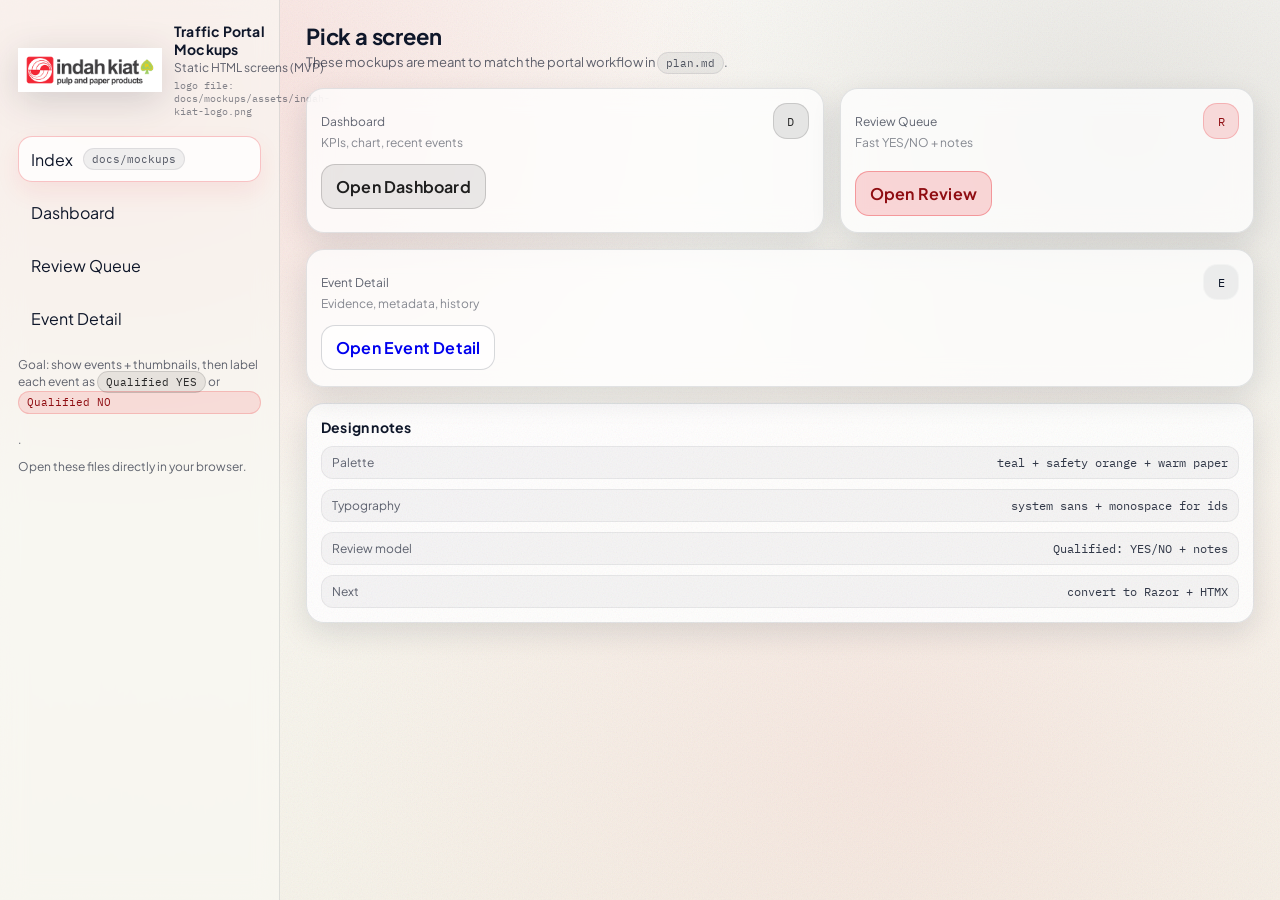
==== docs/mockups/index.html @ be48b171 "Fixes UI clarity issues in portal mockups and makes branding setup easier for demo use. - enforce eq" ====
<!doctype html>
<html lang="en">
  <head>
    <meta charset="utf-8" />
    <meta name="viewport" content="width=device-width, initial-scale=1" />
    <title>Portal Mockups</title>
    <link rel="stylesheet" href="./styles.css" />
  </head>
  <body>
    <div class="grain"></div>
    <div class="app">
      <aside class="sidebar">
        <div class="brand">
          <img
            class="brand-logo"
            src="./assets/indah-kiat-logo.png"
            alt="PT Indah Kiat logo"
            onerror="this.style.display='none'; this.nextElementSibling.style.display='block';"
          />
          <div class="brand-fallback">
            <div class="mark" aria-hidden="true"></div>
          </div>
          <div>
            <h1>Traffic Portal Mockups</h1>
            <p class="sub">Static HTML screens (MVP)</p>
            <p class="brand-path">logo file: docs/mockups/assets/indah-kiat-logo.png</p>
          </div>
        </div>
        <div class="nav">
          <a class="active" href="./index.html">Index <span class="pill">docs/mockups</span></a>
          <a href="./dashboard.html">Dashboard</a>
          <a href="./review_queue.html">Review Queue</a>
          <a href="./event_detail.html">Event Detail</a>
        </div>
        <div style="margin-top: 16px; color: var(--muted); font-size: 12px; line-height: 1.4;">
          <p style="margin: 0 0 10px;">
            Goal: show events + thumbnails, then label each event as
            <span class="pill ink">Qualified YES</span> or
            <span class="pill brand">Qualified NO</span>.
          </p>
          <p style="margin: 0;">
            Open these files directly in your browser.
          </p>
        </div>
      </aside>
      <main class="content">
        <div class="topbar">
          <div class="title">
            <h2>Pick a screen</h2>
            <p>These mockups are meant to match the portal workflow in <span class="pill">plan.md</span>.</p>
          </div>
        </div>

        <div class="grid">
          <div class="row2">
            <div class="card">
              <div class="pad">
                <div class="kpi-top">
                  <div>
                    <div class="kpi-label">Dashboard</div>
                    <div class="kpi-hint">KPIs, chart, recent events</div>
                  </div>
                  <div class="kpi-accent ink">D</div>
                </div>
                <div style="margin-top: 14px;">
                  <a class="btn secondary" href="./dashboard.html" style="display:inline-block; text-decoration:none;">Open Dashboard</a>
                </div>
              </div>
            </div>
            <div class="card">
              <div class="pad">
                <div class="kpi-top">
                  <div>
                    <div class="kpi-label">Review Queue</div>
                    <div class="kpi-hint">Fast YES/NO + notes</div>
                  </div>
                  <div class="kpi-accent brand">R</div>
                </div>
                <div style="margin-top: 14px;">
                  <a class="btn primary" href="./review_queue.html" style="display:inline-block; text-decoration:none;">Open Review</a>
                </div>
              </div>
            </div>
          </div>

          <div class="card">
            <div class="pad">
              <div class="kpi-top">
                <div>
                  <div class="kpi-label">Event Detail</div>
                  <div class="kpi-hint">Evidence, metadata, history</div>
                </div>
                <div class="kpi-accent">E</div>
              </div>
              <div style="margin-top: 14px;">
                <a class="btn" href="./event_detail.html" style="display:inline-block; text-decoration:none;">Open Event Detail</a>
              </div>
            </div>
          </div>

          <div class="panel">
            <h3>Design notes</h3>
            <div class="meta">
              <div class="row"><div class="key">Palette</div><div class="val">teal + safety orange + warm paper</div></div>
              <div class="row"><div class="key">Typography</div><div class="val">system sans + monospace for ids</div></div>
              <div class="row"><div class="key">Review model</div><div class="val">Qualified: YES/NO + notes</div></div>
              <div class="row"><div class="key">Next</div><div class="val">convert to Razor + HTMX</div></div>
            </div>
          </div>
        </div>
      </main>
    </div>
  </body>
</html>
---- docs/mockups/styles.css ----
@import url("https://fonts.googleapis.com/css2?family=Plus+Jakarta+Sans:wght@450;600;750&family=IBM+Plex+Mono:wght@500&display=swap");

:root {
  /* Brand palette extracted from PT Indah Kiat / APP logo (dominant): */
  --brand-red: #e81820;
  --brand-ink: #404040;
  --brand-ink2: #2f2f2f;

  --bg0: #f6f3ea;
  --bg1: #fbfaf6;
  --card: rgba(255, 255, 255, 0.75);
  --card2: rgba(255, 255, 255, 0.9);
  --stroke: rgba(30, 41, 59, 0.12);
  --stroke2: rgba(30, 41, 59, 0.18);
  --text: #0f172a;
  --muted: rgba(15, 23, 42, 0.66);
  --muted2: rgba(15, 23, 42, 0.5);

  /* Semantic colors (kept subtle so brand dominates). */
  --ok: #166534;
  --warn: #a16207;

  --shadow: 0 10px 30px rgba(15, 23, 42, 0.12);
  --shadow2: 0 18px 50px rgba(15, 23, 42, 0.10);
  --radius: 18px;
  --radius2: 12px;

  --mono: "IBM Plex Mono", ui-monospace, SFMono-Regular, Menlo, Consolas, "Liberation Mono", monospace;
  --sans: "Plus Jakarta Sans", ui-sans-serif, system-ui, -apple-system, "Segoe UI", Roboto, "Noto Sans", "Liberation Sans", sans-serif;
}

* { box-sizing: border-box; }

html, body {
  height: 100%;
  margin: 0;
  color: var(--text);
  font-family: var(--sans);
}

body {
  background:
    radial-gradient(1200px 800px at 8% 10%, rgba(232, 24, 32, 0.12), transparent 55%),
    radial-gradient(900px 700px at 88% 14%, rgba(64, 64, 64, 0.10), transparent 55%),
    radial-gradient(1100px 900px at 70% 85%, rgba(232, 24, 32, 0.06), transparent 55%),
    linear-gradient(180deg, var(--bg1), var(--bg0));
}

.grain {
  position: fixed;
  inset: 0;
  pointer-events: none;
  opacity: 0.15;
  background-image:
    url("data:image/svg+xml,%3Csvg xmlns='http://www.w3.org/2000/svg' width='180' height='180'%3E%3Cfilter id='n'%3E%3CfeTurbulence type='fractalNoise' baseFrequency='.8' numOctaves='3' stitchTiles='stitch'/%3E%3C/filter%3E%3Crect width='180' height='180' filter='url(%23n)' opacity='.6'/%3E%3C/svg%3E");
  mix-blend-mode: multiply;
}

.app {
  display: grid;
  grid-template-columns: 280px 1fr;
  min-height: 100vh;
}

.sidebar {
  padding: 22px 18px;
  border-right: 1px solid var(--stroke);
  background: rgba(251, 250, 246, 0.6);
  backdrop-filter: blur(12px);
}

.brand {
  display: flex;
  gap: 12px;
  align-items: center;
  margin-bottom: 18px;
}

.brand-logo {
  width: 170px;
  max-width: 100%;
  height: 44px;
  object-fit: contain;
  object-position: left center;
  filter: drop-shadow(0 8px 18px rgba(15, 23, 42, 0.16));
}

.brand-fallback {
  display: none;
}

.mark {
  width: 44px;
  height: 44px;
  border-radius: 14px;
  background:
    radial-gradient(22px 22px at 30% 30%, rgba(255,255,255,0.9), rgba(255,255,255,0.0)),
    linear-gradient(135deg, var(--brand-red), var(--brand-ink));
  box-shadow: 0 12px 30px rgba(15, 23, 42, 0.22);
  border: 1px solid rgba(255,255,255,0.35);
}

.brand h1 {
  font-size: 14px;
  margin: 0;
  letter-spacing: 0.2px;
}

.brand .sub {
  margin: 2px 0 0;
  color: var(--muted);
  font-size: 12px;
}

.brand-path {
  margin: 4px 0 0;
  color: var(--muted2);
  font-size: 10px;
  font-family: var(--mono);
}

.nav {
  display: grid;
  gap: 8px;
  margin-top: 14px;
}

.nav a {
  text-decoration: none;
  color: var(--text);
  padding: 11px 12px;
  border-radius: 14px;
  border: 1px solid transparent;
  display: flex;
  gap: 10px;
  align-items: center;
}

.nav a:hover {
  background: rgba(255,255,255,0.5);
  border-color: var(--stroke);
}

.nav a.active {
  background: rgba(255,255,255,0.75);
  border-color: rgba(232, 24, 32, 0.25);
  box-shadow: 0 10px 25px rgba(232, 24, 32, 0.08);
}

.pill {
  font-family: var(--mono);
  font-size: 11px;
  padding: 3px 8px;
  border-radius: 999px;
  background: rgba(15, 23, 42, 0.06);
  color: rgba(15, 23, 42, 0.7);
  border: 1px solid rgba(15, 23, 42, 0.08);
}

.pill.brand { background: rgba(232, 24, 32, 0.11); border-color: rgba(232, 24, 32, 0.18); color: #8f0d12; }
.pill.ink { background: rgba(64, 64, 64, 0.10); border-color: rgba(64, 64, 64, 0.16); color: #2a2a2a; }
.pill.ok { background: rgba(22, 101, 52, 0.10); border-color: rgba(22, 101, 52, 0.16); color: var(--ok); }

.content {
  padding: 22px 26px 40px;
}

.topbar {
  display: flex;
  gap: 14px;
  align-items: center;
  justify-content: space-between;
  margin-bottom: 18px;
}

.title {
  display: grid;
  gap: 4px;
}

.title h2 {
  margin: 0;
  font-size: 22px;
  letter-spacing: -0.2px;
}

.title p {
  margin: 0;
  color: var(--muted);
  font-size: 13px;
}

.filters {
  display: flex;
  gap: 10px;
  align-items: center;
  flex-wrap: wrap;
}

.field {
  display: grid;
  gap: 6px;
}

.field label {
  font-size: 11px;
  color: var(--muted);
  letter-spacing: 0.2px;
}

select, input[type="text"] {
  background: rgba(255,255,255,0.65);
  border: 1px solid var(--stroke2);
  border-radius: 12px;
  padding: 9px 10px;
  min-width: 170px;
  outline: none;
}

.grid {
  display: grid;
  gap: 16px;
}

.kpis {
  display: grid;
  grid-template-columns: repeat(5, minmax(0, 1fr));
  gap: 12px;
}

.card {
  border-radius: var(--radius);
  border: 1px solid var(--stroke);
  background: var(--card);
  backdrop-filter: blur(12px);
  box-shadow: var(--shadow);
}

.card .pad {
  padding: 14px 14px 16px;
}

.kpi-top {
  display: flex;
  justify-content: space-between;
  align-items: baseline;
}

.kpi-label {
  font-size: 12px;
  color: var(--muted);
}

.kpi-value {
  font-size: 28px;
  letter-spacing: -0.6px;
  margin-top: 10px;
}

.kpi-hint {
  font-size: 12px;
  color: var(--muted2);
  margin-top: 6px;
}

.kpi-accent {
  width: 36px;
  height: 36px;
  border-radius: 14px;
  border: 1px solid rgba(255,255,255,0.35);
  background: rgba(15, 23, 42, 0.06);
  display: grid;
  place-items: center;
  font-family: var(--mono);
  font-size: 12px;
}

.kpi-accent.brand { background: rgba(232, 24, 32, 0.14); border-color: rgba(232, 24, 32, 0.20); color: #8f0d12; }
.kpi-accent.ink { background: rgba(64, 64, 64, 0.12); border-color: rgba(64, 64, 64, 0.18); color: #2a2a2a; }

.row2 {
  display: grid;
  grid-template-columns: 1.25fr 1fr;
  gap: 16px;
}

.chart {
  height: 240px;
  border-radius: var(--radius);
  background:
    linear-gradient(180deg, rgba(255,255,255,0.6), rgba(255,255,255,0.35)),
    radial-gradient(220px 180px at 15% 25%, rgba(232, 24, 32, 0.16), transparent 60%),
    radial-gradient(220px 180px at 60% 70%, rgba(64, 64, 64, 0.12), transparent 65%);
  border: 1px solid var(--stroke);
  box-shadow: var(--shadow2);
  position: relative;
  overflow: hidden;
}

.chart svg {
  position: absolute;
  inset: 0;
  opacity: 0.95;
}

.table {
  width: 100%;
  border-collapse: separate;
  border-spacing: 0;
}

.table th, .table td {
  padding: 10px 12px;
  font-size: 13px;
  border-bottom: 1px solid rgba(30,41,59,0.10);
}

.table th {
  text-align: left;
  color: var(--muted);
  font-weight: 600;
  font-size: 12px;
  letter-spacing: 0.2px;
}

.thumb {
  width: 44px;
  height: 34px;
  border-radius: 10px;
  border: 1px solid rgba(30,41,59,0.18);
  background:
    radial-gradient(20px 18px at 30% 35%, rgba(255,255,255,0.55), rgba(255,255,255,0.0)),
    linear-gradient(135deg, rgba(232, 24, 32, 0.22), rgba(64, 64, 64, 0.18));
  overflow: hidden;
  position: relative;
}

.thumb:after {
  content: "";
  position: absolute;
  inset: 8px 10px 10px 12px;
  border: 2px solid rgba(255,255,255,0.7);
  border-radius: 8px;
}

.btn-row {
  display: flex;
  gap: 10px;
  align-items: center;
}

.btn-row.equal .btn {
  flex: 1 1 0;
  min-width: 0;
  text-align: center;
}

.btn {
  border: 1px solid var(--stroke2);
  border-radius: 14px;
  padding: 11px 14px;
  background: rgba(255,255,255,0.7);
  cursor: default;
  font-weight: 650;
  letter-spacing: 0.2px;
}

.btn.primary {
  background: rgba(232, 24, 32, 0.16);
  border-color: rgba(232, 24, 32, 0.32);
  color: #8f0d12;
}

.btn.secondary {
  background: rgba(64, 64, 64, 0.10);
  border-color: rgba(64, 64, 64, 0.22);
  color: #1f1f1f;
}

.hint {
  font-family: var(--mono);
  font-size: 11px;
  color: var(--muted);
  padding: 6px 10px;
  border-radius: 999px;
  border: 1px dashed rgba(30,41,59,0.18);
  background: rgba(255,255,255,0.55);
}

.two-col {
  display: grid;
  grid-template-columns: 1.25fr 1fr;
  gap: 16px;
}

.big-thumb {
  height: 420px;
  border-radius: var(--radius);
  border: 1px solid rgba(30,41,59,0.16);
  background:
    radial-gradient(340px 240px at 20% 25%, rgba(64,64,64,0.18), transparent 62%),
    radial-gradient(380px 280px at 70% 70%, rgba(232,24,32,0.16), transparent 65%),
    linear-gradient(180deg, rgba(255,255,255,0.6), rgba(255,255,255,0.32));
  box-shadow: var(--shadow2);
  position: relative;
  overflow: hidden;
}

.big-thumb .bbox {
  position: absolute;
  left: 18%;
  top: 22%;
  width: 50%;
  height: 44%;
  border: 3px solid rgba(232, 24, 32, 0.90);
  border-radius: 16px;
  box-shadow: 0 0 0 6px rgba(232, 24, 32, 0.10);
}

.big-thumb .line {
  position: absolute;
  left: 8%;
  top: 70%;
  width: 84%;
  height: 2px;
  background: rgba(64, 64, 64, 0.82);
  transform: rotate(-10deg);
  box-shadow: 0 0 0 4px rgba(64, 64, 64, 0.14);
}

.panel {
  background: var(--card2);
  border: 1px solid var(--stroke);
  border-radius: var(--radius);
  padding: 14px;
  box-shadow: var(--shadow);
}

.panel h3 {
  margin: 0 0 10px;
  font-size: 14px;
  letter-spacing: 0.2px;
}

.meta {
  display: grid;
  gap: 10px;
}

.meta .row {
  display: flex;
  justify-content: space-between;
  gap: 12px;
  padding: 8px 10px;
  border-radius: 12px;
  background: rgba(15,23,42,0.04);
  border: 1px solid rgba(15,23,42,0.06);
}

.meta .key {
  color: var(--muted);
  font-size: 12px;
}

.meta .val {
  font-family: var(--mono);
  font-size: 12px;
  color: rgba(15,23,42,0.85);
}

textarea {
  width: 100%;
  height: 110px;
  border-radius: 14px;
  border: 1px solid var(--stroke2);
  background: rgba(255,255,255,0.7);
  padding: 10px 12px;
  font-family: var(--sans);
  resize: none;
}

.timeline {
  margin-top: 10px;
  display: grid;
  gap: 10px;
}

.tl-item {
  display: grid;
  gap: 4px;
  padding: 10px 12px;
  border-radius: 14px;
  border: 1px solid rgba(30,41,59,0.10);
  background: rgba(255,255,255,0.6);
}

.tl-item .t {
  font-family: var(--mono);
  font-size: 11px;
  color: var(--muted);
}

.tl-item .d {
  font-size: 13px;
}

@media (max-width: 1100px) {
  .app { grid-template-columns: 1fr; }
  .sidebar { position: sticky; top: 0; z-index: 2; }
  .kpis { grid-template-columns: repeat(2, minmax(0, 1fr)); }
  .row2, .two-col { grid-template-columns: 1fr; }
  select, input[type="text"] { min-width: 140px; }
}
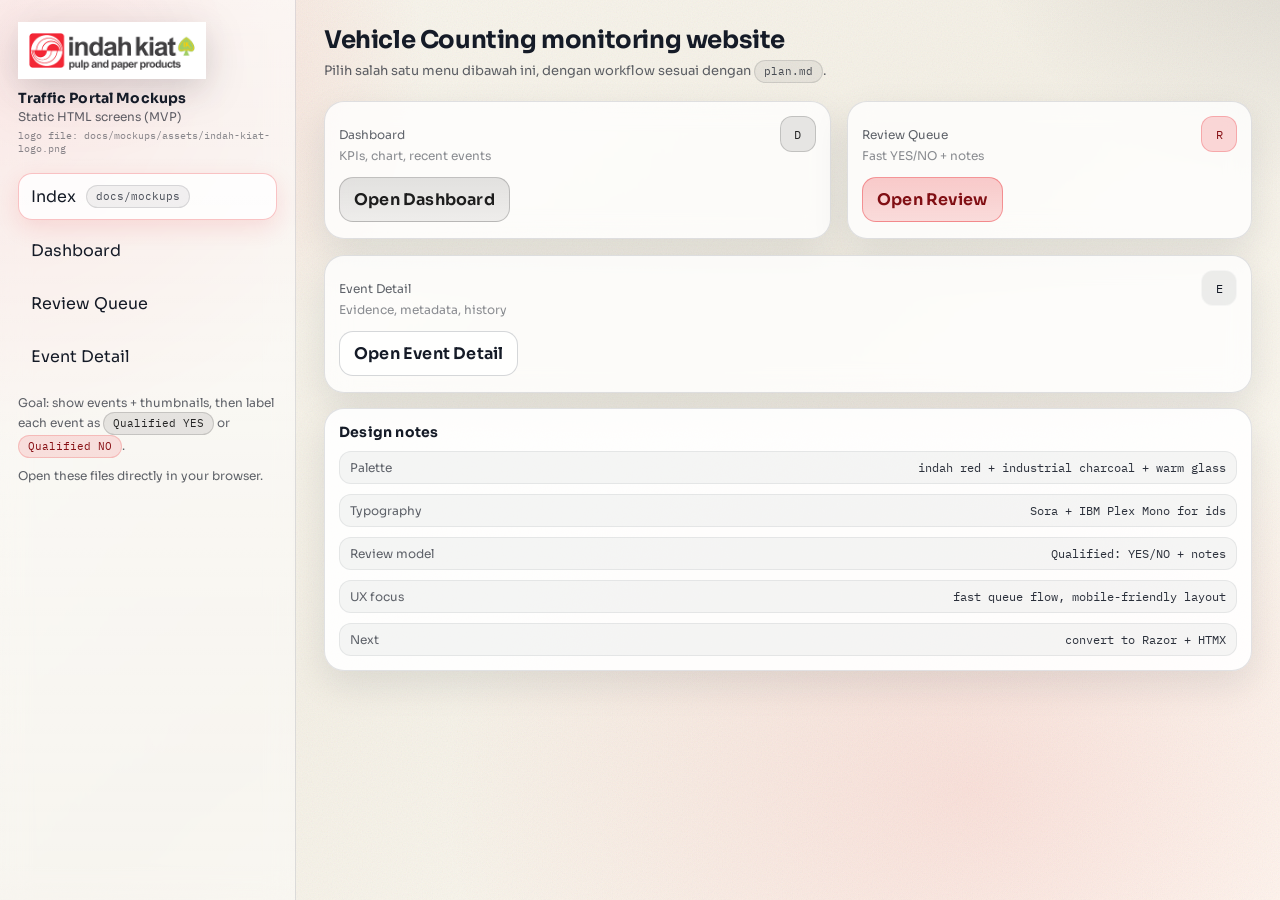
==== commit 2c6875a4: "feat(tracker,portal): add stable class voting + polish portal mockups - Add per-track class vote (in" ====
--- a/docs/mockups/index.html
+++ b/docs/mockups/index.html
@@ -10,15 +10,23 @@
     <div class="grain"></div>
     <div class="app">
       <aside class="sidebar">
-        <div class="brand">
-          <img
-            class="brand-logo"
-            src="./assets/indah-kiat-logo.png"
-            alt="PT Indah Kiat logo"
-            onerror="this.style.display='none'; this.nextElementSibling.style.display='block';"
-          />
-          <div class="brand-fallback">
-            <div class="mark" aria-hidden="true"></div>
+        <div class="sidebar-brand">
+          <div class="brand-visual">
+            <img
+              class="brand-logo"
+              src="./assets/indah-kiat-logo.png"
+              alt="PT Indah Kiat logo"
+              width="406"
+              height="124"
+              loading="eager"
+              decoding="async"
+              fetchpriority="high"
+              onerror="this.closest('.brand-visual').classList.add('logo-missing');"
+            />
+            <div class="brand-fallback" aria-hidden="true">
+              <div class="mark"></div>
+              <span>logo unavailable</span>
+            </div>
           </div>
           <div>
             <h1>Traffic Portal Mockups</h1>
@@ -46,8 +54,8 @@
       <main class="content">
         <div class="topbar">
           <div class="title">
-            <h2>Pick a screen</h2>
-            <p>These mockups are meant to match the portal workflow in <span class="pill">plan.md</span>.</p>
+            <h2>Vehicle Counting monitoring website</h2>
+            <p> Pilih salah satu menu dibawah ini, dengan workflow sesuai dengan  <span class="pill">plan.md</span>.</p>
           </div>
         </div>
 
@@ -100,10 +108,11 @@
 
           <div class="panel">
             <h3>Design notes</h3>
-            <div class="meta">
-              <div class="row"><div class="key">Palette</div><div class="val">teal + safety orange + warm paper</div></div>
-              <div class="row"><div class="key">Typography</div><div class="val">system sans + monospace for ids</div></div>
+              <div class="meta">
+              <div class="row"><div class="key">Palette</div><div class="val">indah red + industrial charcoal + warm glass</div></div>
+              <div class="row"><div class="key">Typography</div><div class="val">Sora + IBM Plex Mono for ids</div></div>
               <div class="row"><div class="key">Review model</div><div class="val">Qualified: YES/NO + notes</div></div>
+              <div class="row"><div class="key">UX focus</div><div class="val">fast queue flow, mobile-friendly layout</div></div>
               <div class="row"><div class="key">Next</div><div class="val">convert to Razor + HTMX</div></div>
             </div>
           </div>
--- a/docs/mockups/styles.css
+++ b/docs/mockups/styles.css
@@ -1,92 +1,148 @@
-@import url("https://fonts.googleapis.com/css2?family=Plus+Jakarta+Sans:wght@450;600;750&family=IBM+Plex+Mono:wght@500&display=swap");
+@import url("https://fonts.googleapis.com/css2?family=IBM+Plex+Mono:wght@500&family=Sora:wght@400;500;600;700;800&display=swap");
 
 :root {
-  /* Brand palette extracted from PT Indah Kiat / APP logo (dominant): */
   --brand-red: #e81820;
+  --brand-red-deep: #b61117;
   --brand-ink: #404040;
-  --brand-ink2: #2f2f2f;
-
-  --bg0: #f6f3ea;
-  --bg1: #fbfaf6;
-  --card: rgba(255, 255, 255, 0.75);
-  --card2: rgba(255, 255, 255, 0.9);
-  --stroke: rgba(30, 41, 59, 0.12);
-  --stroke2: rgba(30, 41, 59, 0.18);
-  --text: #0f172a;
-  --muted: rgba(15, 23, 42, 0.66);
-  --muted2: rgba(15, 23, 42, 0.5);
-
-  /* Semantic colors (kept subtle so brand dominates). */
+  --brand-ink-deep: #232323;
+
+  --bg-0: #f4f0e6;
+  --bg-1: #f9f6ee;
+  --bg-2: #fffcf5;
+
+  --card: rgba(255, 255, 255, 0.78);
+  --card-strong: rgba(255, 255, 255, 0.9);
+  --card-border: rgba(45, 55, 72, 0.14);
+  --card-border-strong: rgba(45, 55, 72, 0.2);
+
+  --text: #151b27;
+  --muted: rgba(21, 27, 39, 0.68);
+  --muted-soft: rgba(21, 27, 39, 0.5);
+
   --ok: #166534;
-  --warn: #a16207;
-
-  --shadow: 0 10px 30px rgba(15, 23, 42, 0.12);
-  --shadow2: 0 18px 50px rgba(15, 23, 42, 0.10);
-  --radius: 18px;
-  --radius2: 12px;
+  --warn: #9a3412;
+
+  --radius-lg: 20px;
+  --radius-md: 14px;
+  --radius-sm: 10px;
+
+  --shadow-soft: 0 14px 36px rgba(21, 27, 39, 0.1);
+  --shadow-strong: 0 24px 56px rgba(21, 27, 39, 0.16);
 
   --mono: "IBM Plex Mono", ui-monospace, SFMono-Regular, Menlo, Consolas, "Liberation Mono", monospace;
-  --sans: "Plus Jakarta Sans", ui-sans-serif, system-ui, -apple-system, "Segoe UI", Roboto, "Noto Sans", "Liberation Sans", sans-serif;
-}
-
-* { box-sizing: border-box; }
-
-html, body {
-  height: 100%;
+  --sans: "Sora", "Avenir Next", "Segoe UI", sans-serif;
+}
+
+* {
+  box-sizing: border-box;
+}
+
+html,
+body {
   margin: 0;
+  min-height: 100%;
   color: var(--text);
   font-family: var(--sans);
 }
 
 body {
   background:
-    radial-gradient(1200px 800px at 8% 10%, rgba(232, 24, 32, 0.12), transparent 55%),
-    radial-gradient(900px 700px at 88% 14%, rgba(64, 64, 64, 0.10), transparent 55%),
-    radial-gradient(1100px 900px at 70% 85%, rgba(232, 24, 32, 0.06), transparent 55%),
-    linear-gradient(180deg, var(--bg1), var(--bg0));
+    radial-gradient(900px 700px at -6% 8%, rgba(232, 24, 32, 0.2), transparent 56%),
+    radial-gradient(720px 540px at 108% -12%, rgba(64, 64, 64, 0.16), transparent 58%),
+    radial-gradient(860px 700px at 76% 88%, rgba(232, 24, 32, 0.1), transparent 62%),
+    linear-gradient(140deg, var(--bg-1), var(--bg-0) 48%, var(--bg-2));
+  overflow-x: hidden;
+}
+
+img,
+svg {
+  display: block;
+  max-width: 100%;
 }
 
 .grain {
   position: fixed;
   inset: 0;
   pointer-events: none;
-  opacity: 0.15;
+  opacity: 0.14;
   background-image:
-    url("data:image/svg+xml,%3Csvg xmlns='http://www.w3.org/2000/svg' width='180' height='180'%3E%3Cfilter id='n'%3E%3CfeTurbulence type='fractalNoise' baseFrequency='.8' numOctaves='3' stitchTiles='stitch'/%3E%3C/filter%3E%3Crect width='180' height='180' filter='url(%23n)' opacity='.6'/%3E%3C/svg%3E");
+    url("data:image/svg+xml,%3Csvg xmlns='http://www.w3.org/2000/svg' width='180' height='180'%3E%3Cfilter id='n'%3E%3CfeTurbulence type='fractalNoise' baseFrequency='.8' numOctaves='3' stitchTiles='stitch'/%3E%3C/filter%3E%3Crect width='180' height='180' filter='url(%23n)' opacity='.64'/%3E%3C/svg%3E");
   mix-blend-mode: multiply;
 }
 
 .app {
   display: grid;
-  grid-template-columns: 280px 1fr;
+  grid-template-columns: 296px minmax(0, 1fr);
   min-height: 100vh;
+  position: relative;
+  z-index: 1;
 }
 
 .sidebar {
+  position: sticky;
+  top: 0;
+  align-self: start;
+  min-height: 100vh;
   padding: 22px 18px;
-  border-right: 1px solid var(--stroke);
-  background: rgba(251, 250, 246, 0.6);
-  backdrop-filter: blur(12px);
-}
-
-.brand {
-  display: flex;
-  gap: 12px;
-  align-items: center;
+  border-right: 1px solid var(--card-border);
+  background:
+    linear-gradient(180deg, rgba(255, 255, 255, 0.62), rgba(255, 255, 255, 0.44)),
+    radial-gradient(220px 180px at 28% 5%, rgba(232, 24, 32, 0.11), transparent 68%);
+  backdrop-filter: blur(14px);
+}
+
+.sidebar-brand {
+  display: grid;
+  gap: 10px;
+  align-items: start;
   margin-bottom: 18px;
 }
 
+.brand-visual {
+  width: min(188px, 100%);
+  max-width: 100%;
+}
+
 .brand-logo {
-  width: 170px;
+  width: 100%;
   max-width: 100%;
-  height: 44px;
+  height: auto;
+  aspect-ratio: 406 / 124;
   object-fit: contain;
   object-position: left center;
-  filter: drop-shadow(0 8px 18px rgba(15, 23, 42, 0.16));
+  filter: drop-shadow(0 10px 18px rgba(21, 27, 39, 0.18));
 }
 
 .brand-fallback {
   display: none;
+  align-items: center;
+  gap: 8px;
+  min-height: 52px;
+  border-radius: var(--radius-md);
+  border: 1px dashed rgba(45, 55, 72, 0.28);
+  background: rgba(255, 255, 255, 0.72);
+  padding: 6px 10px;
+}
+
+.brand-visual.logo-missing .brand-logo {
+  display: none;
+}
+
+.brand-visual.logo-missing .brand-fallback {
+  display: inline-flex;
+}
+
+.brand-fallback .mark {
+  width: 28px;
+  height: 28px;
+  border-radius: 10px;
+  box-shadow: 0 6px 14px rgba(21, 27, 39, 0.2);
+}
+
+.brand-fallback span {
+  font-size: 11px;
+  color: var(--muted);
+  font-family: var(--mono);
 }
 
 .mark {
@@ -94,27 +150,27 @@
   height: 44px;
   border-radius: 14px;
   background:
-    radial-gradient(22px 22px at 30% 30%, rgba(255,255,255,0.9), rgba(255,255,255,0.0)),
-    linear-gradient(135deg, var(--brand-red), var(--brand-ink));
-  box-shadow: 0 12px 30px rgba(15, 23, 42, 0.22);
-  border: 1px solid rgba(255,255,255,0.35);
-}
-
-.brand h1 {
+    radial-gradient(24px 24px at 30% 30%, rgba(255, 255, 255, 0.86), rgba(255, 255, 255, 0)),
+    linear-gradient(145deg, var(--brand-red), var(--brand-ink));
+  box-shadow: 0 12px 30px rgba(21, 27, 39, 0.24);
+  border: 1px solid rgba(255, 255, 255, 0.42);
+}
+
+.sidebar-brand h1 {
+  margin: 0;
   font-size: 14px;
-  margin: 0;
-  letter-spacing: 0.2px;
-}
-
-.brand .sub {
+  letter-spacing: 0.15px;
+}
+
+.sidebar-brand .sub {
   margin: 2px 0 0;
   color: var(--muted);
   font-size: 12px;
 }
 
 .brand-path {
-  margin: 4px 0 0;
-  color: var(--muted2);
+  margin: 5px 0 0;
+  color: var(--muted-soft);
   font-size: 10px;
   font-family: var(--mono);
 }
@@ -129,59 +185,81 @@
   text-decoration: none;
   color: var(--text);
   padding: 11px 12px;
-  border-radius: 14px;
+  border-radius: var(--radius-md);
   border: 1px solid transparent;
   display: flex;
+  align-items: center;
   gap: 10px;
+  transition: transform 150ms ease, background-color 150ms ease, border-color 150ms ease, box-shadow 150ms ease;
+}
+
+.nav a:hover {
+  transform: translateX(2px);
+  background: rgba(255, 255, 255, 0.66);
+  border-color: var(--card-border);
+}
+
+.nav a.active {
+  background: rgba(255, 255, 255, 0.82);
+  border-color: rgba(232, 24, 32, 0.26);
+  box-shadow: 0 8px 24px rgba(232, 24, 32, 0.12);
+}
+
+.pill {
+  display: inline-flex;
   align-items: center;
-}
-
-.nav a:hover {
-  background: rgba(255,255,255,0.5);
-  border-color: var(--stroke);
-}
-
-.nav a.active {
-  background: rgba(255,255,255,0.75);
-  border-color: rgba(232, 24, 32, 0.25);
-  box-shadow: 0 10px 25px rgba(232, 24, 32, 0.08);
-}
-
-.pill {
+  white-space: nowrap;
   font-family: var(--mono);
   font-size: 11px;
-  padding: 3px 8px;
+  line-height: 1;
+  padding: 5px 9px;
   border-radius: 999px;
-  background: rgba(15, 23, 42, 0.06);
-  color: rgba(15, 23, 42, 0.7);
-  border: 1px solid rgba(15, 23, 42, 0.08);
-}
-
-.pill.brand { background: rgba(232, 24, 32, 0.11); border-color: rgba(232, 24, 32, 0.18); color: #8f0d12; }
-.pill.ink { background: rgba(64, 64, 64, 0.10); border-color: rgba(64, 64, 64, 0.16); color: #2a2a2a; }
-.pill.ok { background: rgba(22, 101, 52, 0.10); border-color: rgba(22, 101, 52, 0.16); color: var(--ok); }
+  border: 1px solid rgba(21, 27, 39, 0.12);
+  background: rgba(21, 27, 39, 0.06);
+  color: rgba(21, 27, 39, 0.76);
+}
+
+.pill.brand {
+  background: rgba(232, 24, 32, 0.11);
+  border-color: rgba(232, 24, 32, 0.18);
+  color: #881015;
+}
+
+.pill.ink {
+  background: rgba(64, 64, 64, 0.11);
+  border-color: rgba(64, 64, 64, 0.2);
+  color: #252525;
+}
+
+.pill.ok {
+  background: rgba(22, 101, 52, 0.11);
+  border-color: rgba(22, 101, 52, 0.2);
+  color: var(--ok);
+}
 
 .content {
-  padding: 22px 26px 40px;
+  width: 100%;
+  max-width: 1580px;
+  padding: 24px 28px 42px;
 }
 
 .topbar {
   display: flex;
+  justify-content: space-between;
+  align-items: flex-start;
   gap: 14px;
-  align-items: center;
-  justify-content: space-between;
   margin-bottom: 18px;
 }
 
 .title {
   display: grid;
-  gap: 4px;
+  gap: 5px;
 }
 
 .title h2 {
   margin: 0;
-  font-size: 22px;
-  letter-spacing: -0.2px;
+  font-size: clamp(1.35rem, 1.9vw, 1.95rem);
+  letter-spacing: -0.4px;
 }
 
 .title p {
@@ -195,6 +273,7 @@
   gap: 10px;
   align-items: center;
   flex-wrap: wrap;
+  justify-content: flex-end;
 }
 
 .field {
@@ -205,15 +284,26 @@
 .field label {
   font-size: 11px;
   color: var(--muted);
-  letter-spacing: 0.2px;
-}
-
-select, input[type="text"] {
-  background: rgba(255,255,255,0.65);
-  border: 1px solid var(--stroke2);
+  letter-spacing: 0.24px;
+}
+
+select,
+input[type="text"],
+textarea,
+.btn,
+.nav a,
+a.pill,
+button {
+  font: inherit;
+}
+
+select,
+input[type="text"] {
+  min-width: 170px;
+  border: 1px solid var(--card-border-strong);
   border-radius: 12px;
+  background: rgba(255, 255, 255, 0.75);
   padding: 9px 10px;
-  min-width: 170px;
   outline: none;
 }
 
@@ -229,11 +319,18 @@
 }
 
 .card {
-  border-radius: var(--radius);
-  border: 1px solid var(--stroke);
+  border-radius: var(--radius-lg);
+  border: 1px solid var(--card-border);
   background: var(--card);
   backdrop-filter: blur(12px);
-  box-shadow: var(--shadow);
+  box-shadow: var(--shadow-soft);
+  transition: transform 220ms ease, box-shadow 220ms ease, border-color 220ms ease;
+}
+
+.card:hover {
+  transform: translateY(-2px);
+  box-shadow: 0 18px 38px rgba(21, 27, 39, 0.14);
+  border-color: rgba(232, 24, 32, 0.22);
 }
 
 .card .pad {
@@ -244,6 +341,7 @@
   display: flex;
   justify-content: space-between;
   align-items: baseline;
+  gap: 12px;
 }
 
 .kpi-label {
@@ -252,31 +350,41 @@
 }
 
 .kpi-value {
-  font-size: 28px;
+  margin-top: 10px;
+  font-size: clamp(1.5rem, 2vw, 1.9rem);
+  font-weight: 700;
   letter-spacing: -0.6px;
-  margin-top: 10px;
 }
 
 .kpi-hint {
+  margin-top: 6px;
   font-size: 12px;
-  color: var(--muted2);
-  margin-top: 6px;
+  color: var(--muted-soft);
 }
 
 .kpi-accent {
   width: 36px;
   height: 36px;
-  border-radius: 14px;
-  border: 1px solid rgba(255,255,255,0.35);
-  background: rgba(15, 23, 42, 0.06);
+  border-radius: 12px;
+  border: 1px solid rgba(255, 255, 255, 0.42);
+  background: rgba(21, 27, 39, 0.07);
   display: grid;
   place-items: center;
   font-family: var(--mono);
   font-size: 12px;
 }
 
-.kpi-accent.brand { background: rgba(232, 24, 32, 0.14); border-color: rgba(232, 24, 32, 0.20); color: #8f0d12; }
-.kpi-accent.ink { background: rgba(64, 64, 64, 0.12); border-color: rgba(64, 64, 64, 0.18); color: #2a2a2a; }
+.kpi-accent.brand {
+  background: rgba(232, 24, 32, 0.16);
+  border-color: rgba(232, 24, 32, 0.24);
+  color: #871116;
+}
+
+.kpi-accent.ink {
+  background: rgba(64, 64, 64, 0.12);
+  border-color: rgba(64, 64, 64, 0.22);
+  color: #242424;
+}
 
 .row2 {
   display: grid;
@@ -285,16 +393,25 @@
 }
 
 .chart {
-  height: 240px;
-  border-radius: var(--radius);
+  position: relative;
+  height: 250px;
+  border-radius: var(--radius-lg);
+  border: 1px solid var(--card-border);
+  box-shadow: var(--shadow-strong);
+  overflow: hidden;
   background:
-    linear-gradient(180deg, rgba(255,255,255,0.6), rgba(255,255,255,0.35)),
-    radial-gradient(220px 180px at 15% 25%, rgba(232, 24, 32, 0.16), transparent 60%),
-    radial-gradient(220px 180px at 60% 70%, rgba(64, 64, 64, 0.12), transparent 65%);
-  border: 1px solid var(--stroke);
-  box-shadow: var(--shadow2);
-  position: relative;
-  overflow: hidden;
+    linear-gradient(180deg, rgba(255, 255, 255, 0.68), rgba(255, 255, 255, 0.4)),
+    radial-gradient(320px 220px at 18% 22%, rgba(232, 24, 32, 0.2), transparent 62%),
+    radial-gradient(300px 220px at 70% 74%, rgba(64, 64, 64, 0.14), transparent 64%);
+}
+
+.chart::before {
+  content: "";
+  position: absolute;
+  inset: 0;
+  background: linear-gradient(120deg, transparent 15%, rgba(255, 255, 255, 0.35) 35%, transparent 58%);
+  transform: translateX(-120%);
+  animation: sweep 6.5s linear infinite;
 }
 
 .chart svg {
@@ -303,43 +420,55 @@
   opacity: 0.95;
 }
 
+.table-scroll {
+  width: 100%;
+  overflow-x: auto;
+  border-radius: 14px;
+}
+
 .table {
   width: 100%;
+  min-width: 620px;
   border-collapse: separate;
   border-spacing: 0;
 }
 
-.table th, .table td {
+.table th,
+.table td {
   padding: 10px 12px;
+  border-bottom: 1px solid rgba(45, 55, 72, 0.1);
   font-size: 13px;
-  border-bottom: 1px solid rgba(30,41,59,0.10);
 }
 
 .table th {
   text-align: left;
-  color: var(--muted);
-  font-weight: 600;
   font-size: 12px;
   letter-spacing: 0.2px;
+  color: var(--muted);
+  font-weight: 600;
+}
+
+.table tbody tr:hover {
+  background: rgba(255, 255, 255, 0.55);
 }
 
 .thumb {
+  position: relative;
   width: 44px;
   height: 34px;
   border-radius: 10px;
-  border: 1px solid rgba(30,41,59,0.18);
+  border: 1px solid rgba(45, 55, 72, 0.2);
   background:
-    radial-gradient(20px 18px at 30% 35%, rgba(255,255,255,0.55), rgba(255,255,255,0.0)),
+    radial-gradient(20px 18px at 30% 35%, rgba(255, 255, 255, 0.55), rgba(255, 255, 255, 0)),
     linear-gradient(135deg, rgba(232, 24, 32, 0.22), rgba(64, 64, 64, 0.18));
   overflow: hidden;
-  position: relative;
-}
-
-.thumb:after {
+}
+
+.thumb::after {
   content: "";
   position: absolute;
   inset: 8px 10px 10px 12px;
-  border: 2px solid rgba(255,255,255,0.7);
+  border: 2px solid rgba(255, 255, 255, 0.72);
   border-radius: 8px;
 }
 
@@ -347,44 +476,57 @@
   display: flex;
   gap: 10px;
   align-items: center;
+  flex-wrap: wrap;
+}
+
+.btn-row.equal {
+  display: grid;
+  grid-template-columns: repeat(2, minmax(0, 1fr));
+  align-items: stretch;
 }
 
 .btn-row.equal .btn {
-  flex: 1 1 0;
-  min-width: 0;
+  width: 100%;
   text-align: center;
 }
 
 .btn {
-  border: 1px solid var(--stroke2);
+  border: 1px solid var(--card-border-strong);
   border-radius: 14px;
   padding: 11px 14px;
-  background: rgba(255,255,255,0.7);
-  cursor: default;
+  background: rgba(255, 255, 255, 0.76);
+  color: var(--text);
+  cursor: pointer;
   font-weight: 650;
   letter-spacing: 0.2px;
+  transition: transform 160ms ease, box-shadow 160ms ease, border-color 160ms ease;
+}
+
+.btn:hover {
+  transform: translateY(-1px);
+  box-shadow: 0 10px 20px rgba(21, 27, 39, 0.12);
 }
 
 .btn.primary {
-  background: rgba(232, 24, 32, 0.16);
-  border-color: rgba(232, 24, 32, 0.32);
-  color: #8f0d12;
+  background: linear-gradient(180deg, rgba(232, 24, 32, 0.22), rgba(232, 24, 32, 0.14));
+  border-color: rgba(232, 24, 32, 0.36);
+  color: #810f14;
 }
 
 .btn.secondary {
-  background: rgba(64, 64, 64, 0.10);
-  border-color: rgba(64, 64, 64, 0.22);
-  color: #1f1f1f;
+  background: linear-gradient(180deg, rgba(64, 64, 64, 0.14), rgba(64, 64, 64, 0.08));
+  border-color: rgba(64, 64, 64, 0.26);
+  color: #1d1d1d;
 }
 
 .hint {
   font-family: var(--mono);
   font-size: 11px;
   color: var(--muted);
+  border: 1px dashed rgba(45, 55, 72, 0.2);
+  border-radius: 999px;
+  background: rgba(255, 255, 255, 0.6);
   padding: 6px 10px;
-  border-radius: 999px;
-  border: 1px dashed rgba(30,41,59,0.18);
-  background: rgba(255,255,255,0.55);
 }
 
 .two-col {
@@ -393,17 +535,75 @@
   gap: 16px;
 }
 
+.queue-layout {
+  grid-template-columns: 1.35fr 1fr;
+}
+
+.detail-layout {
+  grid-template-columns: 1.1fr 1.05fr;
+}
+
 .big-thumb {
-  height: 420px;
-  border-radius: var(--radius);
-  border: 1px solid rgba(30,41,59,0.16);
+  position: relative;
+  height: 430px;
+  overflow: hidden;
+  border-radius: var(--radius-lg);
+  border: 1px solid rgba(45, 55, 72, 0.2);
+  box-shadow: var(--shadow-strong);
   background:
-    radial-gradient(340px 240px at 20% 25%, rgba(64,64,64,0.18), transparent 62%),
-    radial-gradient(380px 280px at 70% 70%, rgba(232,24,32,0.16), transparent 65%),
-    linear-gradient(180deg, rgba(255,255,255,0.6), rgba(255,255,255,0.32));
-  box-shadow: var(--shadow2);
-  position: relative;
-  overflow: hidden;
+    radial-gradient(340px 240px at 20% 25%, rgba(64, 64, 64, 0.18), transparent 62%),
+    radial-gradient(380px 280px at 70% 70%, rgba(232, 24, 32, 0.16), transparent 65%),
+    linear-gradient(180deg, rgba(255, 255, 255, 0.66), rgba(255, 255, 255, 0.34));
+}
+
+.big-thumb::before {
+  content: "";
+  position: absolute;
+  inset: 0;
+  background: repeating-linear-gradient(
+    90deg,
+    rgba(255, 255, 255, 0.12) 0 1px,
+    rgba(255, 255, 255, 0) 1px 8px
+  );
+  mix-blend-mode: soft-light;
+  pointer-events: none;
+}
+
+.queue-thumb {
+  border-style: dashed;
+  border-width: 2px;
+  border-color: rgba(232, 24, 32, 0.34);
+}
+
+.queue-thumb::after {
+  content: "";
+  position: absolute;
+  inset: 0;
+  pointer-events: none;
+  background: repeating-linear-gradient(
+    -26deg,
+    rgba(232, 24, 32, 0.08) 0 8px,
+    rgba(232, 24, 32, 0) 8px 24px
+  );
+}
+
+.detail-thumb {
+  border-color: rgba(64, 64, 64, 0.3);
+}
+
+.detail-thumb::after {
+  content: "Evidence Snapshot";
+  position: absolute;
+  right: 12px;
+  top: 12px;
+  border: 1px solid rgba(45, 55, 72, 0.15);
+  border-radius: 999px;
+  background: rgba(255, 255, 255, 0.74);
+  padding: 4px 8px;
+  color: rgba(21, 27, 39, 0.66);
+  font-family: var(--mono);
+  font-size: 11px;
+  letter-spacing: 0.3px;
 }
 
 .big-thumb .bbox {
@@ -412,9 +612,9 @@
   top: 22%;
   width: 50%;
   height: 44%;
-  border: 3px solid rgba(232, 24, 32, 0.90);
+  border: 3px solid rgba(232, 24, 32, 0.9);
   border-radius: 16px;
-  box-shadow: 0 0 0 6px rgba(232, 24, 32, 0.10);
+  box-shadow: 0 0 0 6px rgba(232, 24, 32, 0.1);
 }
 
 .big-thumb .line {
@@ -429,11 +629,82 @@
 }
 
 .panel {
-  background: var(--card2);
-  border: 1px solid var(--stroke);
-  border-radius: var(--radius);
+  border: 1px solid var(--card-border);
+  border-radius: var(--radius-lg);
+  background: var(--card-strong);
   padding: 14px;
-  box-shadow: var(--shadow);
+  box-shadow: var(--shadow-soft);
+}
+
+.queue-panel {
+  border-top: 4px solid rgba(232, 24, 32, 0.4);
+}
+
+.detail-grid .panel {
+  border-color: rgba(64, 64, 64, 0.18);
+}
+
+.mode-banner {
+  display: flex;
+  justify-content: space-between;
+  align-items: center;
+  gap: 14px;
+  border-radius: var(--radius-lg);
+  border: 1px solid var(--card-border);
+  padding: 12px 14px;
+  margin-bottom: 16px;
+  box-shadow: var(--shadow-soft);
+  background: rgba(255, 255, 255, 0.72);
+}
+
+.mode-copy {
+  display: grid;
+  gap: 3px;
+}
+
+.mode-eyebrow {
+  font-family: var(--mono);
+  font-size: 11px;
+  letter-spacing: 0.6px;
+  color: var(--muted);
+}
+
+.mode-title {
+  font-size: 16px;
+  font-weight: 700;
+  letter-spacing: -0.2px;
+}
+
+.mode-desc {
+  font-size: 12px;
+  color: var(--muted);
+}
+
+.mode-tags {
+  display: flex;
+  flex-wrap: wrap;
+  justify-content: flex-end;
+  gap: 8px;
+}
+
+body.page-review-queue .mode-banner.queue {
+  background: linear-gradient(90deg, rgba(232, 24, 32, 0.16), rgba(232, 24, 32, 0.06) 50%, rgba(255, 255, 255, 0.7));
+  border-color: rgba(232, 24, 32, 0.28);
+}
+
+body.page-review-queue .mode-banner.queue .mode-eyebrow,
+body.page-review-queue .title h2 {
+  color: #871116;
+}
+
+body.page-event-detail .mode-banner.detail {
+  background: linear-gradient(90deg, rgba(64, 64, 64, 0.15), rgba(64, 64, 64, 0.06) 50%, rgba(255, 255, 255, 0.7));
+  border-color: rgba(64, 64, 64, 0.28);
+}
+
+body.page-event-detail .mode-banner.detail .mode-eyebrow,
+body.page-event-detail .title h2 {
+  color: #2b2b2b;
 }
 
 .panel h3 {
@@ -453,8 +724,8 @@
   gap: 12px;
   padding: 8px 10px;
   border-radius: 12px;
-  background: rgba(15,23,42,0.04);
-  border: 1px solid rgba(15,23,42,0.06);
+  border: 1px solid rgba(45, 55, 72, 0.08);
+  background: rgba(21, 27, 39, 0.04);
 }
 
 .meta .key {
@@ -463,20 +734,21 @@
 }
 
 .meta .val {
+  color: rgba(21, 27, 39, 0.9);
   font-family: var(--mono);
   font-size: 12px;
-  color: rgba(15,23,42,0.85);
 }
 
 textarea {
   width: 100%;
-  height: 110px;
+  height: 112px;
+  border: 1px solid var(--card-border-strong);
   border-radius: 14px;
-  border: 1px solid var(--stroke2);
-  background: rgba(255,255,255,0.7);
+  background: rgba(255, 255, 255, 0.74);
   padding: 10px 12px;
   font-family: var(--sans);
-  resize: none;
+  resize: vertical;
+  min-height: 96px;
 }
 
 .timeline {
@@ -490,24 +762,213 @@
   gap: 4px;
   padding: 10px 12px;
   border-radius: 14px;
-  border: 1px solid rgba(30,41,59,0.10);
-  background: rgba(255,255,255,0.6);
+  border: 1px solid rgba(45, 55, 72, 0.1);
+  background: rgba(255, 255, 255, 0.62);
 }
 
 .tl-item .t {
+  color: var(--muted);
   font-family: var(--mono);
   font-size: 11px;
-  color: var(--muted);
 }
 
 .tl-item .d {
   font-size: 13px;
 }
 
+a,
+button,
+input,
+select,
+textarea {
+  -webkit-tap-highlight-color: transparent;
+}
+
+a:focus-visible,
+button:focus-visible,
+input:focus-visible,
+select:focus-visible,
+textarea:focus-visible {
+  outline: 3px solid rgba(232, 24, 32, 0.56);
+  outline-offset: 2px;
+}
+
+@supports not selector(:focus-visible) {
+  a:focus,
+  button:focus,
+  input:focus,
+  select:focus,
+  textarea:focus {
+    outline: 3px solid rgba(232, 24, 32, 0.56);
+    outline-offset: 2px;
+  }
+}
+
+@supports (content-visibility: auto) {
+  .card,
+  .panel,
+  .chart,
+  .big-thumb {
+    content-visibility: auto;
+    contain-intrinsic-size: 420px;
+  }
+}
+
+@keyframes fade-up {
+  from {
+    opacity: 0;
+    transform: translateY(10px);
+  }
+  to {
+    opacity: 1;
+    transform: translateY(0);
+  }
+}
+
+@keyframes sweep {
+  from {
+    transform: translateX(-120%);
+  }
+  to {
+    transform: translateX(140%);
+  }
+}
+
+.content > * {
+  animation: fade-up 420ms ease both;
+}
+
+.content > *:nth-child(2) {
+  animation-delay: 70ms;
+}
+
+.content > *:nth-child(3) {
+  animation-delay: 120ms;
+}
+
+@media (max-width: 1320px) {
+  .kpis {
+    grid-template-columns: repeat(3, minmax(0, 1fr));
+  }
+}
+
 @media (max-width: 1100px) {
-  .app { grid-template-columns: 1fr; }
-  .sidebar { position: sticky; top: 0; z-index: 2; }
-  .kpis { grid-template-columns: repeat(2, minmax(0, 1fr)); }
-  .row2, .two-col { grid-template-columns: 1fr; }
-  select, input[type="text"] { min-width: 140px; }
-}
+  .app {
+    grid-template-columns: 1fr;
+  }
+
+  .sidebar {
+    position: sticky;
+    top: 0;
+    min-height: auto;
+    border-right: none;
+    border-bottom: 1px solid var(--card-border);
+    z-index: 5;
+  }
+
+  .content {
+    padding: 20px 18px 34px;
+  }
+
+  .row2,
+  .two-col,
+  .queue-layout,
+  .detail-layout {
+    grid-template-columns: 1fr;
+  }
+
+  .kpis {
+    grid-template-columns: repeat(2, minmax(0, 1fr));
+  }
+
+  .mode-banner {
+    flex-direction: column;
+    align-items: flex-start;
+  }
+
+  .mode-tags {
+    justify-content: flex-start;
+  }
+}
+
+@media (max-width: 820px) {
+  .sidebar {
+    padding: 14px 12px;
+  }
+
+  .brand-visual {
+    width: min(164px, 100%);
+  }
+
+  .nav {
+    display: flex;
+    gap: 8px;
+    overflow-x: auto;
+    padding-bottom: 2px;
+  }
+
+  .nav a {
+    flex: 0 0 auto;
+  }
+
+  .topbar {
+    flex-direction: column;
+    align-items: stretch;
+  }
+
+  .filters {
+    justify-content: flex-start;
+  }
+
+  .field {
+    min-width: 0;
+    flex: 1 1 170px;
+  }
+
+  select,
+  input[type="text"] {
+    width: 100%;
+    min-width: 0;
+  }
+
+  .big-thumb {
+    height: 320px;
+  }
+}
+
+@media (max-width: 640px) {
+  .content {
+    padding: 16px 12px 28px;
+  }
+
+  .kpis {
+    grid-template-columns: 1fr;
+  }
+
+  .btn-row.equal {
+    grid-template-columns: 1fr;
+  }
+
+  .btn {
+    width: 100%;
+  }
+
+  .big-thumb {
+    height: 260px;
+  }
+
+  .brand-path {
+    display: none;
+  }
+}
+
+@media (prefers-reduced-motion: reduce), (update: slow) {
+  *,
+  *::before,
+  *::after {
+    animation-duration: 0.001ms !important;
+    animation-iteration-count: 1 !important;
+    transition-duration: 0.001ms !important;
+    scroll-behavior: auto !important;
+  }
+}
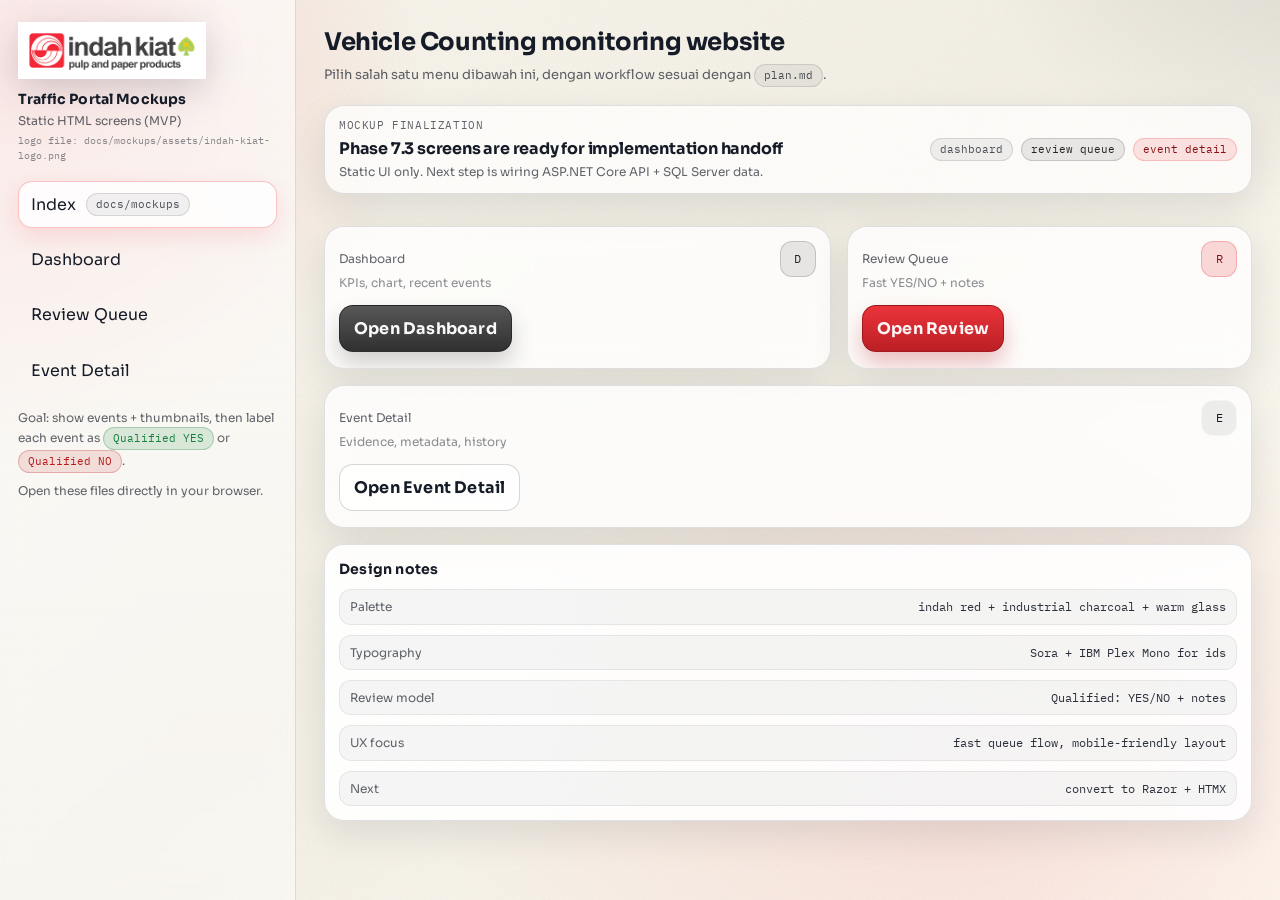
==== commit 3d1b935b: "refactor(mockups): refine review flow UX and apply semantic yes/no colors" ====
--- a/docs/mockups/index.html
+++ b/docs/mockups/index.html
@@ -43,8 +43,8 @@
         <div style="margin-top: 16px; color: var(--muted); font-size: 12px; line-height: 1.4;">
           <p style="margin: 0 0 10px;">
             Goal: show events + thumbnails, then label each event as
-            <span class="pill ink">Qualified YES</span> or
-            <span class="pill brand">Qualified NO</span>.
+            <span class="pill yes">Qualified YES</span> or
+            <span class="pill no">Qualified NO</span>.
           </p>
           <p style="margin: 0;">
             Open these files directly in your browser.
@@ -60,6 +60,19 @@
         </div>
 
         <div class="grid">
+          <section class="mode-banner">
+            <div class="mode-copy">
+              <div class="mode-eyebrow">MOCKUP FINALIZATION</div>
+              <div class="mode-title">Phase 7.3 screens are ready for implementation handoff</div>
+              <div class="mode-desc">Static UI only. Next step is wiring ASP.NET Core API + SQL Server data.</div>
+            </div>
+            <div class="mode-tags">
+              <span class="pill">dashboard</span>
+              <span class="pill ink">review queue</span>
+              <span class="pill brand">event detail</span>
+            </div>
+          </section>
+
           <div class="row2">
             <div class="card">
               <div class="pad">
--- a/docs/mockups/styles.css
+++ b/docs/mockups/styles.css
@@ -20,6 +20,10 @@
   --muted-soft: rgba(21, 27, 39, 0.5);
 
   --ok: #166534;
+  --ok-bright: #15803d;
+  --ok-soft: #f0fdf4;
+  --no: #b91c1c;
+  --no-soft: #fff1f2;
   --warn: #9a3412;
 
   --radius-lg: 20px;
@@ -28,6 +32,7 @@
 
   --shadow-soft: 0 14px 36px rgba(21, 27, 39, 0.1);
   --shadow-strong: 0 24px 56px rgba(21, 27, 39, 0.16);
+  --focus-ring: rgba(232, 24, 32, 0.58);
 
   --mono: "IBM Plex Mono", ui-monospace, SFMono-Regular, Menlo, Consolas, "Liberation Mono", monospace;
   --sans: "Sora", "Avenir Next", "Segoe UI", sans-serif;
@@ -52,6 +57,7 @@
     radial-gradient(860px 700px at 76% 88%, rgba(232, 24, 32, 0.1), transparent 62%),
     linear-gradient(140deg, var(--bg-1), var(--bg-0) 48%, var(--bg-2));
   overflow-x: hidden;
+  line-height: 1.45;
 }
 
 img,
@@ -185,6 +191,7 @@
   text-decoration: none;
   color: var(--text);
   padding: 11px 12px;
+  min-height: 44px;
   border-radius: var(--radius-md);
   border: 1px solid transparent;
   display: flex;
@@ -237,6 +244,18 @@
   color: var(--ok);
 }
 
+.pill.yes {
+  background: rgba(21, 128, 61, 0.14);
+  border-color: rgba(21, 128, 61, 0.26);
+  color: var(--ok-bright);
+}
+
+.pill.no {
+  background: rgba(185, 28, 28, 0.12);
+  border-color: rgba(185, 28, 28, 0.24);
+  color: var(--no);
+}
+
 .content {
   width: 100%;
   max-width: 1580px;
@@ -300,6 +319,7 @@
 select,
 input[type="text"] {
   min-width: 170px;
+  min-height: 44px;
   border: 1px solid var(--card-border-strong);
   border-radius: 12px;
   background: rgba(255, 255, 255, 0.75);
@@ -384,6 +404,18 @@
   background: rgba(64, 64, 64, 0.12);
   border-color: rgba(64, 64, 64, 0.22);
   color: #242424;
+}
+
+.kpi-accent.yes {
+  background: rgba(21, 128, 61, 0.16);
+  border-color: rgba(21, 128, 61, 0.28);
+  color: var(--ok-bright);
+}
+
+.kpi-accent.no {
+  background: rgba(185, 28, 28, 0.14);
+  border-color: rgba(185, 28, 28, 0.24);
+  color: var(--no);
 }
 
 .row2 {
@@ -428,7 +460,7 @@
 
 .table {
   width: 100%;
-  min-width: 620px;
+  min-width: 560px;
   border-collapse: separate;
   border-spacing: 0;
 }
@@ -438,6 +470,7 @@
   padding: 10px 12px;
   border-bottom: 1px solid rgba(45, 55, 72, 0.1);
   font-size: 13px;
+  vertical-align: middle;
 }
 
 .table th {
@@ -446,6 +479,16 @@
   letter-spacing: 0.2px;
   color: var(--muted);
   font-weight: 600;
+  position: sticky;
+  top: 0;
+  z-index: 2;
+  background: rgba(255, 255, 255, 0.92);
+  backdrop-filter: blur(8px);
+}
+
+.table td {
+  white-space: normal;
+  overflow-wrap: anywhere;
 }
 
 .table tbody tr:hover {
@@ -494,10 +537,11 @@
   border: 1px solid var(--card-border-strong);
   border-radius: 14px;
   padding: 11px 14px;
+  min-height: 44px;
   background: rgba(255, 255, 255, 0.76);
   color: var(--text);
   cursor: pointer;
-  font-weight: 650;
+  font-weight: 700;
   letter-spacing: 0.2px;
   transition: transform 160ms ease, box-shadow 160ms ease, border-color 160ms ease;
 }
@@ -508,15 +552,31 @@
 }
 
 .btn.primary {
-  background: linear-gradient(180deg, rgba(232, 24, 32, 0.22), rgba(232, 24, 32, 0.14));
-  border-color: rgba(232, 24, 32, 0.36);
-  color: #810f14;
+  background: linear-gradient(180deg, rgba(232, 24, 32, 0.88), rgba(182, 17, 23, 0.94));
+  border-color: rgba(130, 14, 19, 0.65);
+  color: #fff7f7;
+  box-shadow: 0 12px 22px rgba(182, 17, 23, 0.26);
 }
 
 .btn.secondary {
-  background: linear-gradient(180deg, rgba(64, 64, 64, 0.14), rgba(64, 64, 64, 0.08));
-  border-color: rgba(64, 64, 64, 0.26);
-  color: #1d1d1d;
+  background: linear-gradient(180deg, rgba(64, 64, 64, 0.88), rgba(35, 35, 35, 0.94));
+  border-color: rgba(29, 29, 29, 0.65);
+  color: #fafafa;
+  box-shadow: 0 12px 22px rgba(35, 35, 35, 0.2);
+}
+
+.btn.yes {
+  background: linear-gradient(180deg, #1c9b4a, #15783a);
+  border-color: rgba(20, 90, 44, 0.72);
+  color: #f4fff7;
+  box-shadow: 0 12px 22px rgba(21, 128, 61, 0.24);
+}
+
+.btn.no {
+  background: linear-gradient(180deg, #dc2626, #b91c1c);
+  border-color: rgba(122, 17, 17, 0.72);
+  color: #fff6f6;
+  box-shadow: 0 12px 22px rgba(185, 28, 28, 0.26);
 }
 
 .hint {
@@ -638,6 +698,159 @@
 
 .queue-panel {
   border-top: 4px solid rgba(232, 24, 32, 0.4);
+  display: grid;
+  gap: 12px;
+  align-content: start;
+}
+
+.queue-status-grid {
+  display: grid;
+  grid-template-columns: repeat(4, minmax(0, 1fr));
+  gap: 10px;
+  margin: 4px 0 18px;
+}
+
+.queue-status-card {
+  border: 1px solid rgba(45, 55, 72, 0.14);
+  border-radius: 14px;
+  padding: 10px 12px;
+  background: rgba(255, 255, 255, 0.82);
+  box-shadow: var(--shadow-soft);
+}
+
+.queue-status-card .label {
+  font-size: 11px;
+  color: var(--muted);
+}
+
+.queue-status-card .value {
+  margin-top: 4px;
+  font-size: clamp(1.1rem, 2.2vw, 1.4rem);
+  font-weight: 800;
+  letter-spacing: -0.2px;
+}
+
+.queue-status-card.yes {
+  border-color: rgba(21, 128, 61, 0.3);
+  background: linear-gradient(180deg, rgba(240, 253, 244, 0.92), rgba(255, 255, 255, 0.88));
+}
+
+.queue-status-card.yes .value {
+  color: var(--ok-bright);
+}
+
+.queue-status-card.no {
+  border-color: rgba(185, 28, 28, 0.28);
+  background: linear-gradient(180deg, rgba(255, 241, 242, 0.92), rgba(255, 255, 255, 0.88));
+}
+
+.queue-status-card.no .value {
+  color: var(--no);
+}
+
+.queue-next-strip {
+  border: 1px solid rgba(45, 55, 72, 0.16);
+  border-radius: 13px;
+  padding: 10px 11px;
+  background: linear-gradient(110deg, rgba(255, 255, 255, 0.86), rgba(255, 255, 255, 0.68));
+  display: flex;
+  justify-content: space-between;
+  align-items: center;
+  gap: 10px;
+}
+
+.queue-next-copy {
+  display: grid;
+  gap: 3px;
+}
+
+.queue-next-copy .head {
+  font-size: 12px;
+  color: var(--muted);
+}
+
+.queue-next-copy .body {
+  font-family: var(--mono);
+  font-size: 12px;
+  color: rgba(21, 27, 39, 0.86);
+}
+
+.queue-mini-list {
+  display: grid;
+  gap: 8px;
+}
+
+.queue-mini-item {
+  text-decoration: none;
+  color: inherit;
+  border: 1px solid rgba(45, 55, 72, 0.11);
+  border-radius: 12px;
+  padding: 8px 10px;
+  background: rgba(255, 255, 255, 0.66);
+  display: flex;
+  justify-content: space-between;
+  align-items: center;
+  gap: 8px;
+}
+
+.queue-mini-item.active {
+  border-color: rgba(232, 24, 32, 0.3);
+  box-shadow: 0 8px 20px rgba(232, 24, 32, 0.12);
+}
+
+.queue-mini-main {
+  display: grid;
+  gap: 2px;
+  min-width: 0;
+}
+
+.queue-mini-main strong {
+  font-size: 12px;
+  line-height: 1.25;
+}
+
+.queue-mini-main span {
+  color: var(--muted);
+  font-size: 11px;
+}
+
+.queue-actions {
+  position: sticky;
+  bottom: 0;
+  z-index: 3;
+  border: 1px solid rgba(45, 55, 72, 0.16);
+  border-radius: 14px;
+  background: linear-gradient(180deg, rgba(255, 255, 255, 0.9), rgba(255, 255, 255, 0.96));
+  box-shadow: 0 14px 28px rgba(21, 27, 39, 0.18);
+  padding: 11px;
+}
+
+.queue-actions .btn {
+  min-height: 48px;
+  font-size: 15px;
+}
+
+.queue-help {
+  margin-top: 8px;
+  display: flex;
+  gap: 8px;
+  flex-wrap: wrap;
+}
+
+.kbd {
+  display: inline-flex;
+  align-items: center;
+  justify-content: center;
+  min-width: 22px;
+  min-height: 22px;
+  border-radius: 8px;
+  border: 1px solid rgba(45, 55, 72, 0.2);
+  background: rgba(255, 255, 255, 0.78);
+  box-shadow: inset 0 -1px 0 rgba(45, 55, 72, 0.16);
+  font-family: var(--mono);
+  font-size: 11px;
+  color: rgba(21, 27, 39, 0.82);
+  padding: 0 6px;
 }
 
 .detail-grid .panel {
@@ -789,8 +1002,9 @@
 input:focus-visible,
 select:focus-visible,
 textarea:focus-visible {
-  outline: 3px solid rgba(232, 24, 32, 0.56);
-  outline-offset: 2px;
+  outline: 3px solid var(--focus-ring);
+  outline-offset: 1px;
+  box-shadow: 0 0 0 2px rgba(232, 24, 32, 0.22);
 }
 
 @supports not selector(:focus-visible) {
@@ -799,8 +1013,9 @@
   input:focus,
   select:focus,
   textarea:focus {
-    outline: 3px solid rgba(232, 24, 32, 0.56);
-    outline-offset: 2px;
+    outline: 3px solid var(--focus-ring);
+    outline-offset: 1px;
+    box-shadow: 0 0 0 2px rgba(232, 24, 32, 0.22);
   }
 }
 
@@ -889,15 +1104,25 @@
   .mode-tags {
     justify-content: flex-start;
   }
+
+  .queue-status-grid {
+    grid-template-columns: repeat(2, minmax(0, 1fr));
+  }
 }
 
 @media (max-width: 820px) {
   .sidebar {
     padding: 14px 12px;
+    display: grid;
+    gap: 10px;
   }
 
   .brand-visual {
     width: min(164px, 100%);
+  }
+
+  .sidebar-brand {
+    margin-bottom: 0;
   }
 
   .nav {
@@ -934,6 +1159,11 @@
   .big-thumb {
     height: 320px;
   }
+
+  .queue-status-grid {
+    grid-template-columns: 1fr;
+    margin-bottom: 14px;
+  }
 }
 
 @media (max-width: 640px) {
@@ -955,6 +1185,15 @@
 
   .big-thumb {
     height: 260px;
+  }
+
+  .queue-next-strip {
+    flex-direction: column;
+    align-items: flex-start;
+  }
+
+  .queue-status-grid {
+    margin-bottom: 12px;
   }
 
   .brand-path {
